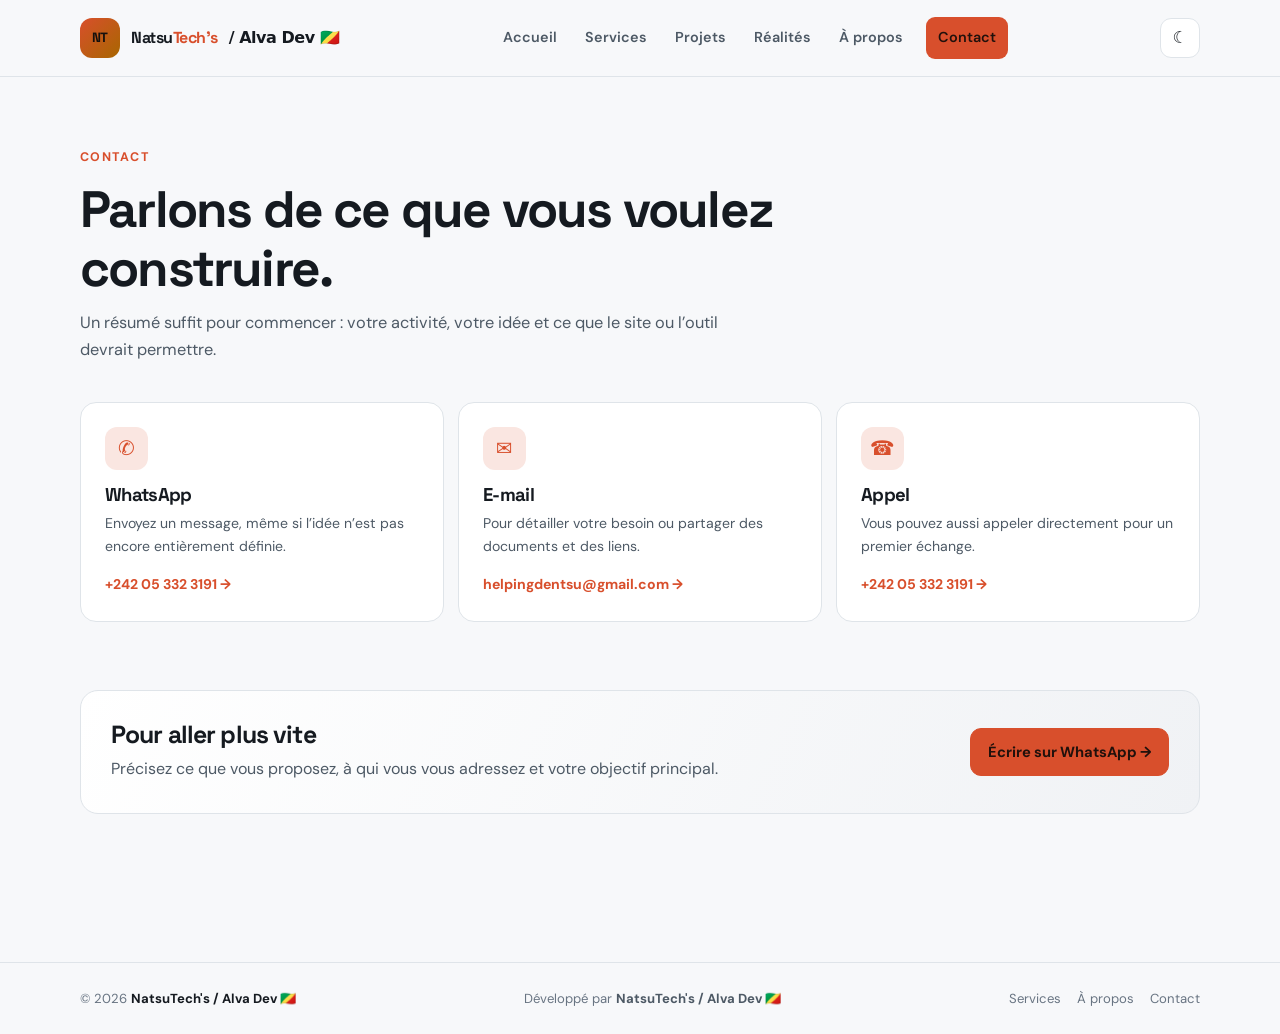
==== contact.html @ 739e1428 "Refonte du site en pages séparées et mise à jour des contacts" ====
<!doctype html>
<html lang="fr" data-theme="dark">
<head>
  <meta charset="utf-8">
  <meta name="viewport" content="width=device-width, initial-scale=1">
  <meta name="theme-color" content="#0b0d10">
  <meta name="description" content="Contactez NatsuTech's / Alva Dev par WhatsApp, e-mail ou téléphone pour parler de votre projet web.">
  <title>Contact | NatsuTech's / Alva Dev 🇨🇬</title>
  <link rel="stylesheet" href="style.css">
</head>
<body>
<a class="skip-link" href="#contenu">Aller au contenu</a>
<header class="site-header">
  <div class="container header-inner">
    <a class="brand" href="index.html" aria-label="NatsuTech's / Alva Dev — accueil">
      <span class="brand-mark">NT</span><span class="brand-name">Natsu<span>Tech's</span></span><span class="brand-flag">/ Alva Dev 🇨🇬</span>
    </a>
    <nav class="site-nav" id="primary-navigation" aria-label="Navigation principale">
      <a class="nav-link" href="index.html">Accueil</a>
      <a class="nav-link" href="services.html">Services</a>
      <a class="nav-link" href="projets.html">Projets</a>
      <a class="nav-link" href="realites.html">Réalités</a>
      <a class="nav-link" href="apropos.html">À propos</a>
      <a class="nav-link nav-link--cta" href="contact.html" aria-current="page">Contact</a>
    </nav>
    <div class="header-actions">
      <button class="theme-toggle" type="button" data-theme-toggle aria-label="Changer de thème">☀</button>
      <button class="nav-toggle" type="button" data-menu-toggle aria-label="Ouvrir le menu" aria-controls="primary-navigation" aria-expanded="false"><span></span><span></span><span></span></button>
    </div>
  </div>
</header>
<main id="contenu"><section class="page-main"><div class="container">
  <header class="page-heading"><span class="eyebrow">Contact</span><h1>Parlons de ce que vous voulez construire.</h1><p>Un résumé suffit pour commencer : votre activité, votre idée et ce que le site ou l’outil devrait permettre.</p></header>
  <div class="contact-grid">
    <a class="contact-option" href="https://wa.me/242053323191?text=Bonjour%2C%20je%20voudrais%20parler%20d%E2%80%99un%20projet%20web." target="_blank" rel="noopener noreferrer"><span class="card-icon" aria-hidden="true">✆</span><h2>WhatsApp</h2><p>Envoyez un message, même si l’idée n’est pas encore entièrement définie.</p><span class="text-link">+242 05 332 3191 →</span></a>
    <a class="contact-option" href="mailto:helpingdentsu@gmail.com?subject=Projet%20web"><span class="card-icon" aria-hidden="true">✉</span><h2>E-mail</h2><p>Pour détailler votre besoin ou partager des documents et des liens.</p><span class="text-link">helpingdentsu@gmail.com →</span></a>
    <a class="contact-option" href="tel:+242053323191"><span class="card-icon" aria-hidden="true">☎</span><h2>Appel</h2><p>Vous pouvez aussi appeler directement pour un premier échange.</p><span class="text-link">+242 05 332 3191 →</span></a>
  </div>
  <section class="section"><div class="callout"><div><h2>Pour aller plus vite</h2><p>Précisez ce que vous proposez, à qui vous vous adressez et votre objectif principal.</p></div><a class="button button--primary" href="https://wa.me/242053323191?text=Bonjour%2C%20je%20voudrais%20parler%20d%E2%80%99un%20projet%20web." target="_blank" rel="noopener noreferrer">Écrire sur WhatsApp →</a></div></section>
</div></section></main>
<footer class="site-footer">
  <div class="container footer-inner">
    <p>© <span data-year></span> <span class="footer-brand">NatsuTech's / Alva Dev 🇨🇬</span></p>
    <p class="footer-credit">Développé par <strong>NatsuTech's / Alva Dev 🇨🇬</strong></p>
    <nav class="footer-links" aria-label="Liens de pied de page"><a href="services.html">Services</a><a href="apropos.html">À propos</a><a href="contact.html">Contact</a></nav>
  </div>
</footer>
<script src="script.js" defer></script>
</body>
</html>
---- style.css ----
@import url('https://fonts.googleapis.com/css2?family=DM+Sans:wght@400;500;600;700&family=Space+Grotesk:wght@500;600;700&display=swap');
:root{color-scheme:dark;--bg:#0b0d10;--panel:#12161b;--panel-2:#171c22;--line:#252c34;--text:#f5f7fa;--muted:#aab3bd;--soft:#77818c;--accent:#ff784f;--gold:#ffc857;--green:#71d6a3;--shadow:0 22px 60px rgba(0,0,0,.28);font-family:'DM Sans',system-ui,sans-serif;font-synthesis:none;text-rendering:optimizeLegibility;-webkit-font-smoothing:antialiased}
:root[data-theme='light']{color-scheme:light;--bg:#f7f8fa;--panel:#fff;--panel-2:#f0f2f5;--line:#dfe4e9;--text:#151a20;--muted:#4d5965;--soft:#687482;--accent:#d84f2c;--gold:#a86700;--green:#17844d;--shadow:0 22px 50px rgba(23,35,47,.09)}
*,*::before,*::after{box-sizing:border-box}html{min-width:320px;scroll-behavior:auto}body{margin:0;background:var(--bg);color:var(--text);line-height:1.65}a{color:inherit;text-decoration:none}button{font:inherit;color:inherit}.container{width:min(1120px,calc(100% - 40px));margin-inline:auto}.skip-link{position:absolute;left:-999px;top:8px;z-index:20;padding:10px 14px;background:var(--text);color:var(--bg);border-radius:8px}.skip-link:focus{left:12px}.site-header{position:sticky;top:0;z-index:10;background:color-mix(in srgb,var(--bg) 92%,transparent);backdrop-filter:blur(16px);border-bottom:1px solid var(--line)}.header-inner{min-height:76px;display:flex;align-items:center;justify-content:space-between;gap:24px}.brand{display:inline-flex;align-items:center;gap:11px;font-family:'Space Grotesk',sans-serif;font-weight:700;letter-spacing:-.03em}.brand-mark{width:40px;height:40px;border-radius:12px;display:grid;place-items:center;background:linear-gradient(135deg,var(--accent),var(--gold));color:#15100d;font-size:.84rem}.brand-name{font-size:1rem}.brand-name span{color:var(--accent)}.brand-flag{font-family:system-ui,sans-serif}.site-nav{display:flex;align-items:center;gap:4px}.nav-link{padding:9px 12px;border-radius:9px;color:var(--muted);font-size:.9rem;font-weight:600;transition:color .18s,background .18s}.nav-link:hover,.nav-link[aria-current='page']{background:var(--panel-2);color:var(--text)}.nav-link--cta{margin-left:7px;background:var(--accent);color:#21110c}.nav-link--cta:hover,.nav-link--cta[aria-current='page']{background:var(--accent);color:#21110c}.header-actions{display:flex;align-items:center;gap:9px}.theme-toggle,.nav-toggle{width:40px;height:40px;border:1px solid var(--line);border-radius:11px;background:var(--panel);display:grid;place-items:center;cursor:pointer}.theme-toggle:hover,.nav-toggle:hover{border-color:var(--accent)}.theme-toggle{font-size:1.05rem}.nav-toggle{display:none;gap:4px}.nav-toggle span{display:block;width:17px;height:2px;background:currentColor;border-radius:2px}.hero{padding:80px 0 70px;position:relative;overflow:hidden}.hero::before{content:'';position:absolute;width:540px;height:540px;right:-190px;top:-250px;background:radial-gradient(circle,rgba(255,120,79,.16),transparent 68%);pointer-events:none}.hero-grid{display:grid;grid-template-columns:1.14fr .86fr;align-items:center;gap:65px;position:relative}.eyebrow{display:inline-flex;align-items:center;gap:9px;color:var(--accent);font-size:.78rem;letter-spacing:.12em;text-transform:uppercase;font-weight:700}.eyebrow-dot{width:8px;height:8px;border-radius:50%;background:var(--green);box-shadow:0 0 0 4px color-mix(in srgb,var(--green) 15%,transparent)}h1,h2,h3,p{margin-top:0}h1,h2,h3{font-family:'Space Grotesk',sans-serif;line-height:1.14;letter-spacing:-.035em}h1{max-width:750px;margin:18px 0 20px;font-size:clamp(2.55rem,6vw,4.65rem)}h1 em{font-style:normal;color:var(--accent)}.lead{max-width:650px;color:var(--muted);font-size:1.1rem;line-height:1.75}.button-row{display:flex;flex-wrap:wrap;gap:11px;margin-top:28px}.button{display:inline-flex;align-items:center;justify-content:center;gap:9px;min-height:47px;padding:11px 17px;border:1px solid var(--line);border-radius:11px;background:var(--panel);font-size:.92rem;font-weight:700;transition:transform .18s,border-color .18s,background .18s}.button:hover{transform:translateY(-2px);border-color:var(--accent)}.button--primary{background:var(--accent);border-color:var(--accent);color:#21110c}.button--primary:hover{background:#ff906d;border-color:#ff906d}.button--plain{background:transparent}.hero-card{padding:26px;border:1px solid var(--line);border-radius:20px;background:linear-gradient(145deg,var(--panel),var(--panel-2));box-shadow:var(--shadow)}.card-top{display:flex;align-items:center;justify-content:space-between;gap:12px;padding-bottom:18px;border-bottom:1px solid var(--line)}.card-kicker,.small-label{font-size:.72rem;color:var(--soft);letter-spacing:.12em;text-transform:uppercase;font-weight:700}.status-pill,.concept-pill{display:inline-flex;align-items:center;gap:7px;border:1px solid var(--line);border-radius:999px;padding:6px 10px;color:var(--muted);font-size:.75rem;font-weight:700}.status-pill::before{content:'';width:7px;height:7px;border-radius:50%;background:var(--green)}.hero-card h2{margin:22px 0 10px;font-size:1.45rem}.hero-card p{color:var(--muted);font-size:.92rem}.check-list{margin:20px 0 0;padding:0;list-style:none;display:grid;gap:12px}.check-list li{display:flex;gap:10px;align-items:flex-start;color:var(--muted);font-size:.9rem}.check-list li::before{content:'✓';color:var(--green);font-weight:800}.section{padding:68px 0}.section--border{border-top:1px solid var(--line)}.section-heading{max-width:700px;margin-bottom:30px}.section-heading h2,.page-heading h1{font-size:clamp(2rem,4vw,3.25rem);margin:12px 0}.section-heading p,.page-heading p{color:var(--muted);font-size:1.02rem;max-width:680px}.cards{display:grid;grid-template-columns:repeat(3,minmax(0,1fr));gap:16px}.card{padding:24px;border:1px solid var(--line);border-radius:16px;background:var(--panel);transition:transform .2s,border-color .2s,background .2s}.card:hover{transform:translateY(-3px);border-color:var(--accent)}.card-icon{width:43px;height:43px;border-radius:12px;display:grid;place-items:center;background:color-mix(in srgb,var(--accent) 14%,var(--panel));color:var(--accent);font-size:1.25rem;margin-bottom:18px}.card h3{font-size:1.16rem;margin-bottom:9px}.card p{color:var(--muted);font-size:.92rem;margin-bottom:14px}.text-link{display:inline-flex;gap:8px;align-items:center;color:var(--accent);font-weight:700;font-size:.88rem}.text-link:hover{text-decoration:underline;text-underline-offset:4px}.process{display:grid;grid-template-columns:repeat(4,minmax(0,1fr));gap:14px}.step{padding:20px 18px;border-top:2px solid var(--accent);background:var(--panel);border-radius:0 0 13px 13px}.step-number{display:block;margin-bottom:12px;color:var(--accent);font-family:'Space Grotesk',sans-serif;font-size:.8rem;font-weight:700}.step h3{font-size:1.02rem;margin-bottom:7px}.step p{color:var(--muted);font-size:.86rem;margin:0}.callout{display:flex;align-items:center;justify-content:space-between;gap:24px;padding:30px;border:1px solid var(--line);border-radius:18px;background:linear-gradient(115deg,var(--panel),var(--panel-2))}.callout h2{font-size:1.55rem;margin:0 0 7px}.callout p{color:var(--muted);margin:0}.page-main{padding:66px 0 80px}.page-heading{margin-bottom:38px}.page-heading h1{max-width:800px}.page-heading p{margin-bottom:0}.feature-grid{display:grid;grid-template-columns:repeat(2,minmax(0,1fr));gap:16px}.feature-card{padding:25px;border:1px solid var(--line);border-radius:16px;background:var(--panel)}.feature-card h2,.feature-card h3{font-size:1.18rem;margin:13px 0 9px}.feature-card p{color:var(--muted);margin:0}.tag-row{display:flex;flex-wrap:wrap;gap:7px;margin-top:16px}.tag{padding:5px 9px;border:1px solid var(--line);border-radius:7px;color:var(--soft);font-size:.74rem;font-weight:600}.notice{padding:15px 17px;margin:0 0 22px;border-left:3px solid var(--gold);border-radius:0 10px 10px 0;background:color-mix(in srgb,var(--gold) 10%,var(--panel));color:var(--muted);font-size:.9rem}.project-card{display:flex;flex-direction:column;min-height:250px}.project-card .project-foot{display:flex;align-items:center;justify-content:space-between;gap:10px;margin-top:auto;padding-top:18px}.concept-pill{color:var(--gold);border-color:color-mix(in srgb,var(--gold) 30%,var(--line))}.reality-list{display:grid;gap:13px}.reality-item{display:grid;grid-template-columns:58px 1fr;gap:18px;padding:22px;border:1px solid var(--line);border-radius:15px;background:var(--panel)}.reality-num{font-family:'Space Grotesk',sans-serif;font-size:1.5rem;font-weight:700;color:var(--accent)}.reality-item h2{font-size:1.1rem;margin:2px 0 7px}.reality-item p{color:var(--muted);margin:0}.split{display:grid;grid-template-columns:1.15fr .85fr;gap:38px;align-items:start}.prose p{color:var(--muted)}.prose p strong{color:var(--text)}.info-stack{display:grid;gap:11px}.info-box{padding:18px;border:1px solid var(--line);border-radius:13px;background:var(--panel)}.info-box span{display:block;color:var(--soft);font-size:.73rem;text-transform:uppercase;letter-spacing:.1em;font-weight:700;margin-bottom:5px}.info-box strong{font-size:.94rem}.contact-grid{display:grid;grid-template-columns:repeat(3,minmax(0,1fr));gap:14px}.contact-option{padding:24px;border:1px solid var(--line);border-radius:16px;background:var(--panel);transition:transform .2s,border-color .2s}.contact-option:hover{transform:translateY(-3px);border-color:var(--accent)}.contact-option .card-icon{margin-bottom:14px}.contact-option h2{font-size:1.16rem;margin:0 0 7px}.contact-option p{color:var(--muted);font-size:.88rem;margin:0 0 12px}.site-footer{border-top:1px solid var(--line);padding:25px 0;color:var(--soft);font-size:.82rem}.footer-inner{display:flex;justify-content:space-between;align-items:center;gap:14px;flex-wrap:wrap}.footer-brand{color:var(--text);font-weight:700}.footer-inner p{margin:0}.footer-links{display:flex;gap:16px;flex-wrap:wrap}.footer-links a:hover{color:var(--text)}.footer-credit strong{color:var(--muted)}:focus-visible{outline:3px solid var(--gold);outline-offset:3px}
@media(max-width:900px){.header-inner{gap:12px}.site-nav{gap:0}.nav-link{padding:8px 9px;font-size:.84rem}.hero-grid{gap:32px}.cards{grid-template-columns:repeat(2,minmax(0,1fr))}.contact-grid{grid-template-columns:repeat(2,minmax(0,1fr))}}
@media(max-width:720px){.container{width:min(100% - 30px,560px)}.header-inner{min-height:68px}.brand-mark{width:36px;height:36px}.nav-toggle{display:grid}.header-actions{margin-left:auto}.site-nav{position:absolute;top:calc(100% + 1px);left:0;right:0;display:none;align-items:stretch;flex-direction:column;padding:10px 15px 15px;background:var(--bg);border-bottom:1px solid var(--line)}.site-nav.is-open{display:flex}.nav-link{padding:12px 13px;font-size:.94rem}.nav-link--cta{margin:5px 0 0;text-align:center}.hero{padding:57px 0 48px}.hero-grid,.split{grid-template-columns:1fr;gap:30px}h1{font-size:clamp(2.45rem,11vw,3.8rem)}.lead{font-size:1rem}.hero-card{padding:22px}.section{padding:52px 0}.page-main{padding:48px 0 60px}.page-heading{margin-bottom:28px}.cards,.feature-grid,.contact-grid{grid-template-columns:1fr}.process{grid-template-columns:repeat(2,minmax(0,1fr))}.callout{align-items:flex-start;flex-direction:column;padding:23px}.reality-item{grid-template-columns:39px 1fr;gap:12px;padding:18px}}
@media(max-width:420px){.brand-name{font-size:.9rem}.brand{gap:8px}.brand-flag{display:none}.button-row .button{width:100%}.process{grid-template-columns:1fr}.footer-inner{align-items:flex-start;flex-direction:column}}
@media(prefers-reduced-motion:reduce){*,*::before,*::after{scroll-behavior:auto!important;transition:none!important;animation:none!important}}
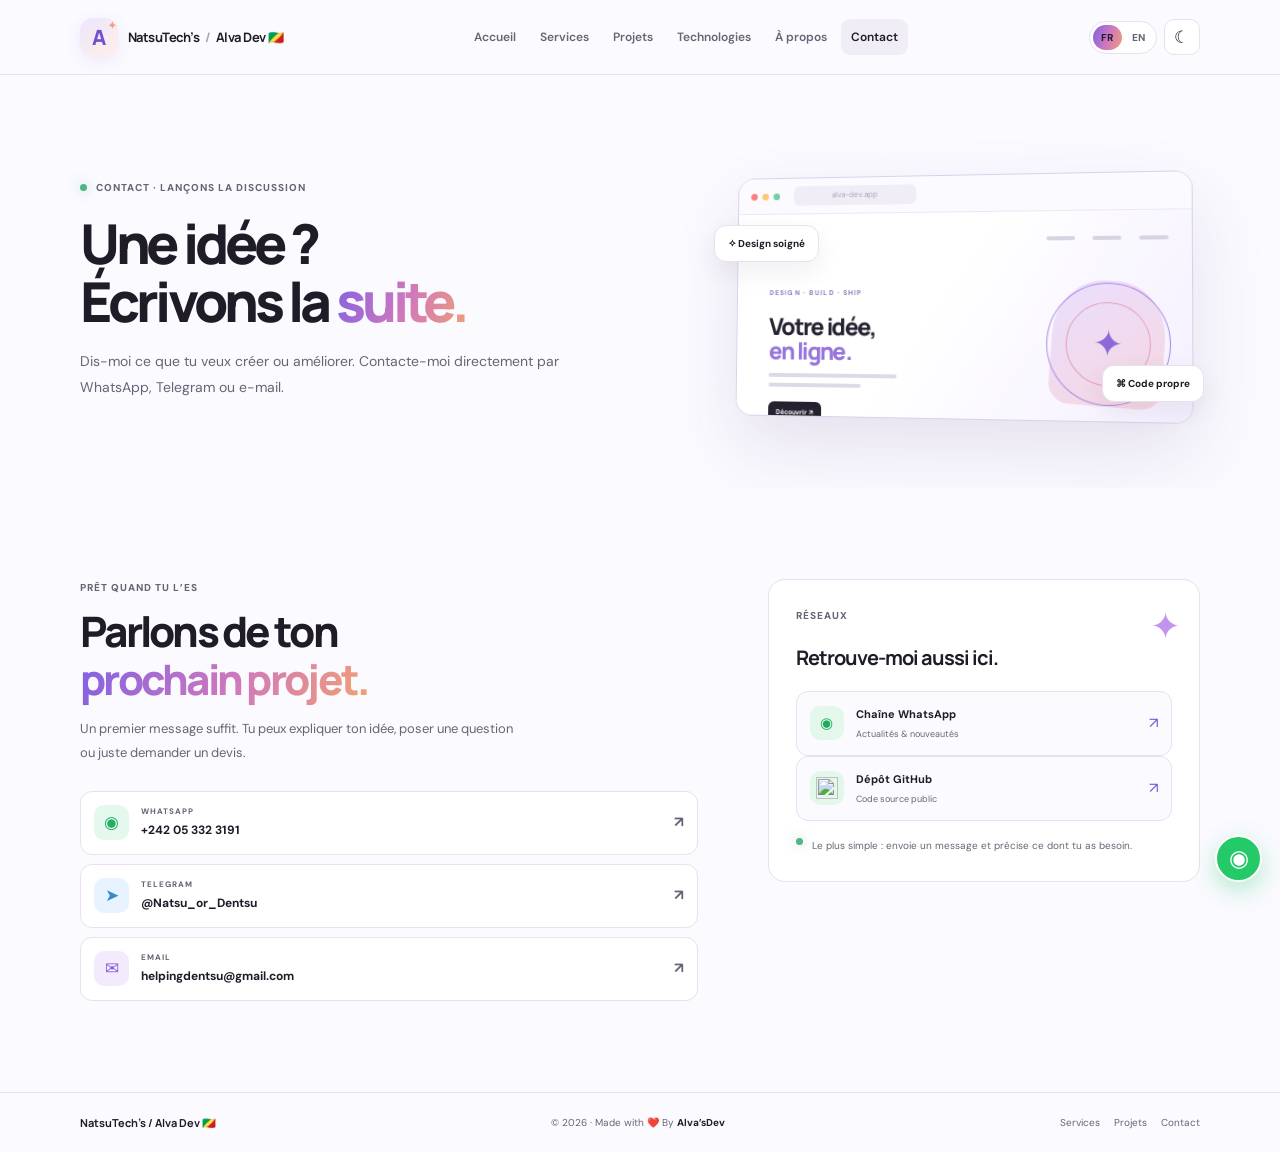
==== commit 9e876000: "Build multi-page bilingual developer portfolio" ====
--- a/contact.html
+++ b/contact.html
@@ -1,50 +1 @@
-<!doctype html>
-<html lang="fr" data-theme="dark">
-<head>
-  <meta charset="utf-8">
-  <meta name="viewport" content="width=device-width, initial-scale=1">
-  <meta name="theme-color" content="#0b0d10">
-  <meta name="description" content="Contactez NatsuTech's / Alva Dev par WhatsApp, e-mail ou téléphone pour parler de votre projet web.">
-  <title>Contact | NatsuTech's / Alva Dev 🇨🇬</title>
-  <link rel="stylesheet" href="style.css">
-</head>
-<body>
-<a class="skip-link" href="#contenu">Aller au contenu</a>
-<header class="site-header">
-  <div class="container header-inner">
-    <a class="brand" href="index.html" aria-label="NatsuTech's / Alva Dev — accueil">
-      <span class="brand-mark">NT</span><span class="brand-name">Natsu<span>Tech's</span></span><span class="brand-flag">/ Alva Dev 🇨🇬</span>
-    </a>
-    <nav class="site-nav" id="primary-navigation" aria-label="Navigation principale">
-      <a class="nav-link" href="index.html">Accueil</a>
-      <a class="nav-link" href="services.html">Services</a>
-      <a class="nav-link" href="projets.html">Projets</a>
-      <a class="nav-link" href="realites.html">Réalités</a>
-      <a class="nav-link" href="apropos.html">À propos</a>
-      <a class="nav-link nav-link--cta" href="contact.html" aria-current="page">Contact</a>
-    </nav>
-    <div class="header-actions">
-      <button class="theme-toggle" type="button" data-theme-toggle aria-label="Changer de thème">☀</button>
-      <button class="nav-toggle" type="button" data-menu-toggle aria-label="Ouvrir le menu" aria-controls="primary-navigation" aria-expanded="false"><span></span><span></span><span></span></button>
-    </div>
-  </div>
-</header>
-<main id="contenu"><section class="page-main"><div class="container">
-  <header class="page-heading"><span class="eyebrow">Contact</span><h1>Parlons de ce que vous voulez construire.</h1><p>Un résumé suffit pour commencer : votre activité, votre idée et ce que le site ou l’outil devrait permettre.</p></header>
-  <div class="contact-grid">
-    <a class="contact-option" href="https://wa.me/242053323191?text=Bonjour%2C%20je%20voudrais%20parler%20d%E2%80%99un%20projet%20web." target="_blank" rel="noopener noreferrer"><span class="card-icon" aria-hidden="true">✆</span><h2>WhatsApp</h2><p>Envoyez un message, même si l’idée n’est pas encore entièrement définie.</p><span class="text-link">+242 05 332 3191 →</span></a>
-    <a class="contact-option" href="mailto:helpingdentsu@gmail.com?subject=Projet%20web"><span class="card-icon" aria-hidden="true">✉</span><h2>E-mail</h2><p>Pour détailler votre besoin ou partager des documents et des liens.</p><span class="text-link">helpingdentsu@gmail.com →</span></a>
-    <a class="contact-option" href="tel:+242053323191"><span class="card-icon" aria-hidden="true">☎</span><h2>Appel</h2><p>Vous pouvez aussi appeler directement pour un premier échange.</p><span class="text-link">+242 05 332 3191 →</span></a>
-  </div>
-  <section class="section"><div class="callout"><div><h2>Pour aller plus vite</h2><p>Précisez ce que vous proposez, à qui vous vous adressez et votre objectif principal.</p></div><a class="button button--primary" href="https://wa.me/242053323191?text=Bonjour%2C%20je%20voudrais%20parler%20d%E2%80%99un%20projet%20web." target="_blank" rel="noopener noreferrer">Écrire sur WhatsApp →</a></div></section>
-</div></section></main>
-<footer class="site-footer">
-  <div class="container footer-inner">
-    <p>© <span data-year></span> <span class="footer-brand">NatsuTech's / Alva Dev 🇨🇬</span></p>
-    <p class="footer-credit">Développé par <strong>NatsuTech's / Alva Dev 🇨🇬</strong></p>
-    <nav class="footer-links" aria-label="Liens de pied de page"><a href="services.html">Services</a><a href="apropos.html">À propos</a><a href="contact.html">Contact</a></nav>
-  </div>
-</footer>
-<script src="script.js" defer></script>
-</body>
-</html>+<!doctype html><html lang="fr" data-theme="light"><head><meta charset="utf-8"><meta name="viewport" content="width=device-width,initial-scale=1"><meta name="theme-color" content="#fbfaff"><meta name="description" data-desc-fr="Contactez NatsuTech's / Alva Dev par WhatsApp, Telegram ou e-mail." data-desc-en="Contact NatsuTech's / Alva Dev by WhatsApp, Telegram or email." content="Contactez NatsuTech's / Alva Dev par WhatsApp, Telegram ou e-mail."><title data-fr="Contact — NatsuTech's / Alva Dev" data-en="Contact — NatsuTech's / Alva Dev">Contact — NatsuTech's / Alva Dev</title><link rel="preconnect" href="https://fonts.googleapis.com"><link rel="preconnect" href="https://fonts.gstatic.com" crossorigin><link href="https://fonts.googleapis.com/css2?family=DM+Sans:wght@400;500;600;700&family=Manrope:wght@500;600;700;800&display=swap" rel="stylesheet"><link rel="stylesheet" href="style.css"><script src="script.js" defer></script></head><body><a class="skip" href="#contenu">Aller au contenu</a><header class="header"><div class="wrap head-inner"><a class="brand" href="index.html"><span class="brand-icon">A<span>✦</span></span><span class="brand-title">NatsuTech’s <i>/</i> Alva Dev <b>🇨🇬</b></span></a><nav class="nav" id="nav"><a href="index.html" ><span data-fr="Accueil" data-en="Home">Accueil</span></a><a href="services.html" ><span data-fr="Services" data-en="Services">Services</span></a><a href="projets.html" ><span data-fr="Projets" data-en="Projects">Projets</span></a><a href="technologies.html" ><span data-fr="Technologies" data-en="Stack">Technologies</span></a><a href="a-propos.html" ><span data-fr="À propos" data-en="About">À propos</span></a><a href="contact.html" class="active"><span data-fr="Contact" data-en="Contact">Contact</span></a></nav><div class="head-tools"><div class="lang" aria-label="Choix de la langue"><button data-set-lang="fr" class="selected" aria-pressed="true">FR</button><button data-set-lang="en" aria-pressed="false">EN</button></div><button class="theme" type="button" aria-label="Activer le thème sombre" data-aria-fr="Activer le thème sombre" data-aria-en="Enable dark mode">☾</button><button class="burger" type="button" aria-expanded="false" aria-label="Ouvrir le menu" data-aria-fr="Ouvrir le menu" data-aria-en="Open menu"><span></span><span></span><span></span></button></div></div></header><main id="contenu"><section class="page-hero"><div class="wrap page-hero-grid"><div class="page-copy reveal"><div class="eyebrow"><i></i><span data-fr="Contact · lançons la discussion" data-en="Contact · let’s get started">Contact · lançons la discussion</span></div><h1><span data-fr="Une idée ?&lt;br&gt;Écrivons la &lt;em&gt;suite.&lt;/em&gt;" data-en="Have an idea?&lt;br&gt;Let’s write the &lt;em&gt;next step.&lt;/em&gt;">Une idée ?<br>Écrivons la <em>suite.</em></span></h1><p class="lead"><span data-fr="Dis-moi ce que tu veux créer ou améliorer. Contacte-moi directement par WhatsApp, Telegram ou e-mail." data-en="Tell me what you want to build or improve. Reach me directly on WhatsApp, Telegram or email.">Dis-moi ce que tu veux créer ou améliorer. Contacte-moi directement par WhatsApp, Telegram ou e-mail.</span></p></div><div class="hero-art reveal"><div class="browser"><div class="browser-top"><i></i><i></i><i></i><span>alva-dev.app</span></div><div class="browser-body"><div class="browser-nav"><b>AD<span>.</span></b><i></i><i></i><i></i></div><div class="browser-copy"><small>DESIGN · BUILD · SHIP</small><strong>Votre idée,<br><em>en ligne.</em></strong><span class="browser-lines"><i></i><i></i></span><b class="mini-button">Découvrir ↗</b></div><div class="browser-shape"><span>✦</span></div></div></div><div class="float-chip chip-one">✧ Design soigné</div><div class="float-chip chip-two">⌘ Code propre</div></div></div></section><section class="section"><div class="wrap contact-layout"><div class="contact-copy reveal"><div class="eyebrow"><span data-fr="Prêt quand tu l’es" data-en="Whenever you’re ready">Prêt quand tu l’es</span></div><h2><span data-fr="Parlons de ton&lt;br&gt;&lt;em&gt;prochain projet.&lt;/em&gt;" data-en="Let’s talk about your&lt;br&gt;&lt;em&gt;next project.&lt;/em&gt;">Parlons de ton<br><em>prochain projet.</em></span></h2><p><span data-fr="Un premier message suffit. Tu peux expliquer ton idée, poser une question ou juste demander un devis." data-en="A first message is enough. Share an idea, ask a question or request a quote.">Un premier message suffit. Tu peux expliquer ton idée, poser une question ou juste demander un devis.</span></p><div class="contact-card-list"><a class="contact-card" href="https://wa.me/242053323191?text=Bonjour%2C%20je%20voudrais%20parler%20d%E2%80%99un%20projet%20web." target="_blank" rel="noopener noreferrer"><span class="contact-icon wa">◉</span><span><small>WHATSAPP</small><b>+242 05 332 3191</b></span><strong>↗</strong></a><a class="contact-card" href="https://t.me/Natsu_or_Dentsu" target="_blank" rel="noopener noreferrer"><span class="contact-icon tg">➤</span><span><small>TELEGRAM</small><b>@Natsu_or_Dentsu</b></span><strong>↗</strong></a><a class="contact-card" href="mailto:helpingdentsu@gmail.com"><span class="contact-icon mail">✉</span><span><small>EMAIL</small><b>helpingdentsu@gmail.com</b></span><strong>↗</strong></a></div></div><div class="contact-side reveal"><div class="side-spark">✦</div><div class="eyebrow"><span data-fr="Réseaux" data-en="Socials">Réseaux</span></div><h3><span data-fr="Retrouve-moi aussi ici." data-en="Find me here too.">Retrouve-moi aussi ici.</span></h3><a href="https://whatsapp.com/channel/0029VbC1s7fFnSz1YhZYc01h" target="_blank" rel="noopener noreferrer" class="channel-link"><span class="channel-icon">◉</span><span><b><span data-fr="Chaîne WhatsApp" data-en="WhatsApp channel">Chaîne WhatsApp</span></b><small><span data-fr="Actualités &amp; nouveautés" data-en="Updates &amp; news">Actualités & nouveautés</span></small></span><span>↗</span></a><a class="channel-link" href="https://github.com/Alva-sDev242/io-dentsu-pro-help.id" target="_blank" rel="noopener noreferrer"><span class="channel-icon"><img loading="lazy" src="https://cdn.jsdelivr.net/gh/devicons/devicon@latest/icons/github/github-original.svg" alt="" width="22" height="22" title="GitHub"></span><span><b>Dépôt GitHub</b><small>Code source public</small></span><span>↗</span></a><div class="response-note"><span class="online-dot"></span><p><span data-fr="Le plus simple : envoie un message et précise ce dont tu as besoin." data-en="Easiest way to reach me: send a message and describe what you need.">Le plus simple : envoie un message et précise ce dont tu as besoin.</span></p></div></div></div></section></main><footer class="footer"><div class="wrap foot-inner"><a class="foot-brand" href="index.html">NatsuTech’s / Alva Dev 🇨🇬</a><span>© <span class="year"></span> · Made with ❤️ By <strong>Alva’sDev</strong></span><div class="foot-links"><a href="services.html"><span data-fr="Services" data-en="Services">Services</span></a><a href="projets.html"><span data-fr="Projets" data-en="Projects">Projets</span></a><a href="contact.html"><span data-fr="Contact" data-en="Contact">Contact</span></a></div></div></footer><a class="whatsapp" href="https://wa.me/242053323191" target="_blank" rel="noopener noreferrer" aria-label="WhatsApp">◉</a></body></html>
--- a/style.css
+++ b/style.css
@@ -1,8 +1 @@
-@import url('https://fonts.googleapis.com/css2?family=DM+Sans:wght@400;500;600;700&family=Space+Grotesk:wght@500;600;700&display=swap');
-:root{color-scheme:dark;--bg:#0b0d10;--panel:#12161b;--panel-2:#171c22;--line:#252c34;--text:#f5f7fa;--muted:#aab3bd;--soft:#77818c;--accent:#ff784f;--gold:#ffc857;--green:#71d6a3;--shadow:0 22px 60px rgba(0,0,0,.28);font-family:'DM Sans',system-ui,sans-serif;font-synthesis:none;text-rendering:optimizeLegibility;-webkit-font-smoothing:antialiased}
-:root[data-theme='light']{color-scheme:light;--bg:#f7f8fa;--panel:#fff;--panel-2:#f0f2f5;--line:#dfe4e9;--text:#151a20;--muted:#4d5965;--soft:#687482;--accent:#d84f2c;--gold:#a86700;--green:#17844d;--shadow:0 22px 50px rgba(23,35,47,.09)}
-*,*::before,*::after{box-sizing:border-box}html{min-width:320px;scroll-behavior:auto}body{margin:0;background:var(--bg);color:var(--text);line-height:1.65}a{color:inherit;text-decoration:none}button{font:inherit;color:inherit}.container{width:min(1120px,calc(100% - 40px));margin-inline:auto}.skip-link{position:absolute;left:-999px;top:8px;z-index:20;padding:10px 14px;background:var(--text);color:var(--bg);border-radius:8px}.skip-link:focus{left:12px}.site-header{position:sticky;top:0;z-index:10;background:color-mix(in srgb,var(--bg) 92%,transparent);backdrop-filter:blur(16px);border-bottom:1px solid var(--line)}.header-inner{min-height:76px;display:flex;align-items:center;justify-content:space-between;gap:24px}.brand{display:inline-flex;align-items:center;gap:11px;font-family:'Space Grotesk',sans-serif;font-weight:700;letter-spacing:-.03em}.brand-mark{width:40px;height:40px;border-radius:12px;display:grid;place-items:center;background:linear-gradient(135deg,var(--accent),var(--gold));color:#15100d;font-size:.84rem}.brand-name{font-size:1rem}.brand-name span{color:var(--accent)}.brand-flag{font-family:system-ui,sans-serif}.site-nav{display:flex;align-items:center;gap:4px}.nav-link{padding:9px 12px;border-radius:9px;color:var(--muted);font-size:.9rem;font-weight:600;transition:color .18s,background .18s}.nav-link:hover,.nav-link[aria-current='page']{background:var(--panel-2);color:var(--text)}.nav-link--cta{margin-left:7px;background:var(--accent);color:#21110c}.nav-link--cta:hover,.nav-link--cta[aria-current='page']{background:var(--accent);color:#21110c}.header-actions{display:flex;align-items:center;gap:9px}.theme-toggle,.nav-toggle{width:40px;height:40px;border:1px solid var(--line);border-radius:11px;background:var(--panel);display:grid;place-items:center;cursor:pointer}.theme-toggle:hover,.nav-toggle:hover{border-color:var(--accent)}.theme-toggle{font-size:1.05rem}.nav-toggle{display:none;gap:4px}.nav-toggle span{display:block;width:17px;height:2px;background:currentColor;border-radius:2px}.hero{padding:80px 0 70px;position:relative;overflow:hidden}.hero::before{content:'';position:absolute;width:540px;height:540px;right:-190px;top:-250px;background:radial-gradient(circle,rgba(255,120,79,.16),transparent 68%);pointer-events:none}.hero-grid{display:grid;grid-template-columns:1.14fr .86fr;align-items:center;gap:65px;position:relative}.eyebrow{display:inline-flex;align-items:center;gap:9px;color:var(--accent);font-size:.78rem;letter-spacing:.12em;text-transform:uppercase;font-weight:700}.eyebrow-dot{width:8px;height:8px;border-radius:50%;background:var(--green);box-shadow:0 0 0 4px color-mix(in srgb,var(--green) 15%,transparent)}h1,h2,h3,p{margin-top:0}h1,h2,h3{font-family:'Space Grotesk',sans-serif;line-height:1.14;letter-spacing:-.035em}h1{max-width:750px;margin:18px 0 20px;font-size:clamp(2.55rem,6vw,4.65rem)}h1 em{font-style:normal;color:var(--accent)}.lead{max-width:650px;color:var(--muted);font-size:1.1rem;line-height:1.75}.button-row{display:flex;flex-wrap:wrap;gap:11px;margin-top:28px}.button{display:inline-flex;align-items:center;justify-content:center;gap:9px;min-height:47px;padding:11px 17px;border:1px solid var(--line);border-radius:11px;background:var(--panel);font-size:.92rem;font-weight:700;transition:transform .18s,border-color .18s,background .18s}.button:hover{transform:translateY(-2px);border-color:var(--accent)}.button--primary{background:var(--accent);border-color:var(--accent);color:#21110c}.button--primary:hover{background:#ff906d;border-color:#ff906d}.button--plain{background:transparent}.hero-card{padding:26px;border:1px solid var(--line);border-radius:20px;background:linear-gradient(145deg,var(--panel),var(--panel-2));box-shadow:var(--shadow)}.card-top{display:flex;align-items:center;justify-content:space-between;gap:12px;padding-bottom:18px;border-bottom:1px solid var(--line)}.card-kicker,.small-label{font-size:.72rem;color:var(--soft);letter-spacing:.12em;text-transform:uppercase;font-weight:700}.status-pill,.concept-pill{display:inline-flex;align-items:center;gap:7px;border:1px solid var(--line);border-radius:999px;padding:6px 10px;color:var(--muted);font-size:.75rem;font-weight:700}.status-pill::before{content:'';width:7px;height:7px;border-radius:50%;background:var(--green)}.hero-card h2{margin:22px 0 10px;font-size:1.45rem}.hero-card p{color:var(--muted);font-size:.92rem}.check-list{margin:20px 0 0;padding:0;list-style:none;display:grid;gap:12px}.check-list li{display:flex;gap:10px;align-items:flex-start;color:var(--muted);font-size:.9rem}.check-list li::before{content:'✓';color:var(--green);font-weight:800}.section{padding:68px 0}.section--border{border-top:1px solid var(--line)}.section-heading{max-width:700px;margin-bottom:30px}.section-heading h2,.page-heading h1{font-size:clamp(2rem,4vw,3.25rem);margin:12px 0}.section-heading p,.page-heading p{color:var(--muted);font-size:1.02rem;max-width:680px}.cards{display:grid;grid-template-columns:repeat(3,minmax(0,1fr));gap:16px}.card{padding:24px;border:1px solid var(--line);border-radius:16px;background:var(--panel);transition:transform .2s,border-color .2s,background .2s}.card:hover{transform:translateY(-3px);border-color:var(--accent)}.card-icon{width:43px;height:43px;border-radius:12px;display:grid;place-items:center;background:color-mix(in srgb,var(--accent) 14%,var(--panel));color:var(--accent);font-size:1.25rem;margin-bottom:18px}.card h3{font-size:1.16rem;margin-bottom:9px}.card p{color:var(--muted);font-size:.92rem;margin-bottom:14px}.text-link{display:inline-flex;gap:8px;align-items:center;color:var(--accent);font-weight:700;font-size:.88rem}.text-link:hover{text-decoration:underline;text-underline-offset:4px}.process{display:grid;grid-template-columns:repeat(4,minmax(0,1fr));gap:14px}.step{padding:20px 18px;border-top:2px solid var(--accent);background:var(--panel);border-radius:0 0 13px 13px}.step-number{display:block;margin-bottom:12px;color:var(--accent);font-family:'Space Grotesk',sans-serif;font-size:.8rem;font-weight:700}.step h3{font-size:1.02rem;margin-bottom:7px}.step p{color:var(--muted);font-size:.86rem;margin:0}.callout{display:flex;align-items:center;justify-content:space-between;gap:24px;padding:30px;border:1px solid var(--line);border-radius:18px;background:linear-gradient(115deg,var(--panel),var(--panel-2))}.callout h2{font-size:1.55rem;margin:0 0 7px}.callout p{color:var(--muted);margin:0}.page-main{padding:66px 0 80px}.page-heading{margin-bottom:38px}.page-heading h1{max-width:800px}.page-heading p{margin-bottom:0}.feature-grid{display:grid;grid-template-columns:repeat(2,minmax(0,1fr));gap:16px}.feature-card{padding:25px;border:1px solid var(--line);border-radius:16px;background:var(--panel)}.feature-card h2,.feature-card h3{font-size:1.18rem;margin:13px 0 9px}.feature-card p{color:var(--muted);margin:0}.tag-row{display:flex;flex-wrap:wrap;gap:7px;margin-top:16px}.tag{padding:5px 9px;border:1px solid var(--line);border-radius:7px;color:var(--soft);font-size:.74rem;font-weight:600}.notice{padding:15px 17px;margin:0 0 22px;border-left:3px solid var(--gold);border-radius:0 10px 10px 0;background:color-mix(in srgb,var(--gold) 10%,var(--panel));color:var(--muted);font-size:.9rem}.project-card{display:flex;flex-direction:column;min-height:250px}.project-card .project-foot{display:flex;align-items:center;justify-content:space-between;gap:10px;margin-top:auto;padding-top:18px}.concept-pill{color:var(--gold);border-color:color-mix(in srgb,var(--gold) 30%,var(--line))}.reality-list{display:grid;gap:13px}.reality-item{display:grid;grid-template-columns:58px 1fr;gap:18px;padding:22px;border:1px solid var(--line);border-radius:15px;background:var(--panel)}.reality-num{font-family:'Space Grotesk',sans-serif;font-size:1.5rem;font-weight:700;color:var(--accent)}.reality-item h2{font-size:1.1rem;margin:2px 0 7px}.reality-item p{color:var(--muted);margin:0}.split{display:grid;grid-template-columns:1.15fr .85fr;gap:38px;align-items:start}.prose p{color:var(--muted)}.prose p strong{color:var(--text)}.info-stack{display:grid;gap:11px}.info-box{padding:18px;border:1px solid var(--line);border-radius:13px;background:var(--panel)}.info-box span{display:block;color:var(--soft);font-size:.73rem;text-transform:uppercase;letter-spacing:.1em;font-weight:700;margin-bottom:5px}.info-box strong{font-size:.94rem}.contact-grid{display:grid;grid-template-columns:repeat(3,minmax(0,1fr));gap:14px}.contact-option{padding:24px;border:1px solid var(--line);border-radius:16px;background:var(--panel);transition:transform .2s,border-color .2s}.contact-option:hover{transform:translateY(-3px);border-color:var(--accent)}.contact-option .card-icon{margin-bottom:14px}.contact-option h2{font-size:1.16rem;margin:0 0 7px}.contact-option p{color:var(--muted);font-size:.88rem;margin:0 0 12px}.site-footer{border-top:1px solid var(--line);padding:25px 0;color:var(--soft);font-size:.82rem}.footer-inner{display:flex;justify-content:space-between;align-items:center;gap:14px;flex-wrap:wrap}.footer-brand{color:var(--text);font-weight:700}.footer-inner p{margin:0}.footer-links{display:flex;gap:16px;flex-wrap:wrap}.footer-links a:hover{color:var(--text)}.footer-credit strong{color:var(--muted)}:focus-visible{outline:3px solid var(--gold);outline-offset:3px}
-@media(max-width:900px){.header-inner{gap:12px}.site-nav{gap:0}.nav-link{padding:8px 9px;font-size:.84rem}.hero-grid{gap:32px}.cards{grid-template-columns:repeat(2,minmax(0,1fr))}.contact-grid{grid-template-columns:repeat(2,minmax(0,1fr))}}
-@media(max-width:720px){.container{width:min(100% - 30px,560px)}.header-inner{min-height:68px}.brand-mark{width:36px;height:36px}.nav-toggle{display:grid}.header-actions{margin-left:auto}.site-nav{position:absolute;top:calc(100% + 1px);left:0;right:0;display:none;align-items:stretch;flex-direction:column;padding:10px 15px 15px;background:var(--bg);border-bottom:1px solid var(--line)}.site-nav.is-open{display:flex}.nav-link{padding:12px 13px;font-size:.94rem}.nav-link--cta{margin:5px 0 0;text-align:center}.hero{padding:57px 0 48px}.hero-grid,.split{grid-template-columns:1fr;gap:30px}h1{font-size:clamp(2.45rem,11vw,3.8rem)}.lead{font-size:1rem}.hero-card{padding:22px}.section{padding:52px 0}.page-main{padding:48px 0 60px}.page-heading{margin-bottom:28px}.cards,.feature-grid,.contact-grid{grid-template-columns:1fr}.process{grid-template-columns:repeat(2,minmax(0,1fr))}.callout{align-items:flex-start;flex-direction:column;padding:23px}.reality-item{grid-template-columns:39px 1fr;gap:12px;padding:18px}}
-@media(max-width:420px){.brand-name{font-size:.9rem}.brand{gap:8px}.brand-flag{display:none}.button-row .button{width:100%}.process{grid-template-columns:1fr}.footer-inner{align-items:flex-start;flex-direction:column}}
-@media(prefers-reduced-motion:reduce){*,*::before,*::after{scroll-behavior:auto!important;transition:none!important;animation:none!important}}
+:root{color-scheme:light;--bg:#fbfaff;--paper:#fff;--ink:#201c27;--muted:#696474;--soft:#f1edf6;--line:#e6e1ec;--purple:#7754d7;--grad:linear-gradient(110deg,#8060e5,#cf78bc 54%,#f1a074);font-family:'DM Sans',sans-serif;-webkit-font-smoothing:antialiased}html[data-theme=dark]{color-scheme:dark;--bg:#14111a;--paper:#1e1924;--ink:#f8f5fc;--muted:#c2bacb;--soft:#211b29;--line:#383040;--purple:#b29aff}*{box-sizing:border-box}html{scroll-behavior:smooth}body{margin:0;background:var(--bg);color:var(--ink);font-size:15px;line-height:1.7;overflow-x:hidden}a{color:inherit;text-decoration:none}button{font:inherit;color:inherit}.wrap{width:min(1120px,calc(100% - 48px));margin:0 auto}.skip{position:absolute;left:-999px;top:6px;z-index:100;background:var(--ink);color:var(--bg);padding:8px 12px;border-radius:8px}.skip:focus{left:8px}.header{position:sticky;top:0;z-index:50;background:color-mix(in srgb,var(--bg) 88%,transparent);border-bottom:1px solid var(--line);backdrop-filter:blur(18px)}.head-inner{min-height:74px;display:flex;align-items:center;justify-content:space-between;gap:22px}.brand{display:flex;align-items:center;gap:10px;white-space:nowrap}.brand-icon{width:38px;height:38px;display:grid;place-items:center;position:relative;border-radius:13px;background:linear-gradient(145deg,#ece6ff,#ffefe7);color:#7250cf;font:800 21px Manrope,sans-serif;box-shadow:0 5px 16px #7f5fd81c}.brand-icon span{position:absolute;font-size:10px;right:2px;top:0;color:#f39d79}.brand-title{font:700 13px Manrope,sans-serif;letter-spacing:-.04em}.brand-title i{font-style:normal;color:#a8a1b1;margin:0 3px}.brand-title b{font-size:13px}.nav{display:flex;align-items:center;gap:4px}.nav a{padding:8px 10px;border-radius:9px;font-size:12px;color:var(--muted);font-weight:600;transition:.2s}.nav a:hover,.nav a.active{background:var(--soft);color:var(--ink)}.head-tools{display:flex;align-items:center;gap:7px}.lang{display:flex;gap:2px;padding:3px;border:1px solid var(--line);border-radius:99px;background:var(--paper)}.lang button,.theme,.burger{border:0;cursor:pointer}.lang button{height:25px;min-width:29px;border-radius:99px;background:transparent;color:var(--muted);font-size:10px;font-weight:800}.lang button.selected{background:var(--grad);color:#251d2d}.theme,.burger{width:36px;height:36px;border:1px solid var(--line);border-radius:10px;background:var(--paper);display:grid;place-items:center}.theme{font-size:17px}.burger{display:none}.burger span{width:16px;height:1.5px;background:currentColor;border-radius:2px}.home-hero{position:relative;min-height:610px;display:flex;align-items:center;overflow:hidden}.hero-glow{position:absolute;width:620px;height:480px;right:-70px;top:-110px;background:radial-gradient(ellipse,#d8c9ff88,transparent 70%);pointer-events:none;animation:glow 13s alternate infinite ease-in-out}.home-grid{display:grid;grid-template-columns:1.05fr .95fr;align-items:center;gap:46px;padding:76px 0 82px}.eyebrow{display:flex;align-items:center;gap:9px;text-transform:uppercase;letter-spacing:.1em;font-size:10px;font-weight:800;color:var(--muted)}.eyebrow i,.online-dot{width:7px;height:7px;border-radius:50%;background:#51b486;box-shadow:0 0 12px #51b48680}.hero-copy h1,.page-copy h1{font:800 clamp(40px,5vw,63px)/1.06 Manrope,sans-serif;letter-spacing:-.07em;margin:18px 0 19px}.hero-copy h1 em,.page-copy h1 em,.show-copy h2 em,.cta-card h2 em,.about-main h2 em,.about-banner h2 em,.contact-copy h2 em{font-style:normal;background:var(--grad);color:transparent;background-clip:text}.lead{max-width:540px;color:var(--muted);font-size:16px;line-height:1.82}.actions{display:flex;gap:10px;flex-wrap:wrap;margin-top:27px}.btn{display:inline-flex;align-items:center;justify-content:center;gap:17px;min-height:44px;padding:11px 18px;border-radius:999px;font-size:12px;font-weight:700;transition:transform .2s,box-shadow .2s}.btn:hover{transform:translateY(-2px)}.btn b{font-size:15px}.btn-dark{background:#25212b;color:white;box-shadow:0 7px 18px #25212b1c}.btn-light{background:var(--paper);border:1px solid var(--line)}html[data-theme=dark] .btn-dark{background:#f4eefa;color:#251d2d}.hero-foot{display:flex;align-items:center;gap:8px;margin-top:28px;color:var(--muted);font-size:11px}.hero-place{padding-left:11px;margin-left:4px;border-left:1px solid var(--line);color:var(--muted)}.hero-art{position:relative;min-height:365px;display:grid;place-items:center;perspective:900px}.browser{width:min(460px,100%);height:300px;overflow:hidden;border:1px solid #d9d1e9;border-radius:17px;background:#fff;box-shadow:0 30px 70px #59468022;transform:rotateY(-8deg) rotateX(2deg);animation:float 6s ease-in-out infinite}.browser-top{height:37px;background:#fbfaff;border-bottom:1px solid #ece8f1;display:flex;align-items:center;gap:5px;padding:0 13px;color:#aaa4b4;font-size:8px}.browser-top i{width:7px;height:7px;border-radius:50%;background:#fb7f7f}.browser-top i:nth-child(2){background:#facb72}.browser-top i:nth-child(3){background:#72cfa1}.browser-top span{margin-left:10px;padding:3px 40px;border-radius:6px;background:#f1edf6}.browser-body{position:relative;height:calc(100% - 37px);padding:17px 22px;background:linear-gradient(125deg,#fff 45%,#f4efff)}.browser-nav{display:flex;align-items:center;gap:17px;color:#aaa4b4}.browser-nav b{margin-right:auto;color:#2a2434;font:800 14px Manrope}.browser-nav b span{color:#9471e6}.browser-nav i{width:28px;height:4px;border-radius:4px;background:#d8d2e1}.browser-copy{position:absolute;left:34px;top:79px}.browser-copy small{color:#8f7bbc;font-size:7px;letter-spacing:.16em;font-weight:800}.browser-copy strong{display:block;margin:10px 0;color:#282333;font:800 29px/1.05 Manrope;letter-spacing:-.07em}.browser-copy strong em{color:#9776dc;font-style:normal}.browser-lines{display:grid;gap:6px;margin:11px 0}.browser-lines i{width:134px;height:4px;border-radius:4px;background:#ded9e7}.browser-lines i:last-child{width:97px}.mini-button{display:inline-block;padding:5px 8px;border-radius:6px;background:#27212f;color:white;font-size:7px}.browser-shape{position:absolute;right:26px;top:69px;width:136px;height:152px;border-radius:45% 45% 20px 20px;background:linear-gradient(145deg,#eadfff,#f6d6df);display:grid;place-items:center;transform:rotate(4deg)}.browser-shape:before,.browser-shape:after{content:'';position:absolute;border:1px solid #ae8ce5;border-radius:50%;width:118px;height:118px;animation:orbit 16s linear infinite}.browser-shape:after{width:80px;height:80px;border-color:#e5a2ba}.browser-shape span{font-size:36px;color:#8b69d6;animation:pulse 3s ease-in-out infinite}.float-chip{position:absolute;padding:9px 13px;border:1px solid var(--line);border-radius:12px;background:var(--paper);box-shadow:0 10px 25px #33234b12;font-size:10px;font-weight:700;animation:float 5s ease-in-out infinite}.chip-one{left:0;top:76px}.chip-two{right:-4px;bottom:42px;animation-delay:-2s}.scroll-label{position:absolute;bottom:21px;left:50%;transform:translateX(-50%);font-size:9px;color:var(--muted);letter-spacing:.14em;font-weight:700}.scroll-label span{margin-left:9px;color:var(--purple)}.section{padding:91px 0}.section-soft{background:var(--soft)}.section-head{display:grid;grid-template-columns:1fr .68fr;gap:40px;align-items:end;margin-bottom:35px}.section-head h2,.show-copy h2,.tech-band h2,.cta-card h2,.about-main h2,.about-banner h2,.contact-copy h2{font:800 clamp(30px,3.6vw,44px)/1.14 Manrope,sans-serif;letter-spacing:-.065em;margin:12px 0 0}.section-head>p,.show-copy>p,.contact-copy>p{max-width:445px;color:var(--muted);font-size:13px;line-height:1.85;margin:0}.service-grid{display:grid;grid-template-columns:repeat(4,1fr);gap:13px}.service-tile{position:relative;min-height:252px;padding:20px;border:1px solid var(--line);border-radius:16px;background:var(--paper);transition:transform .24s,box-shadow .24s,border .24s}.service-tile:hover{transform:translateY(-5px);border-color:#d3c3f0;box-shadow:0 16px 35px #36254d0c}.tile-no{position:absolute;top:21px;right:18px;color:#a19aa9;font-size:9px;letter-spacing:.08em;font-weight:700}.tile-icon{width:41px;height:41px;display:grid;place-items:center;border-radius:13px;background:linear-gradient(145deg,#f2edff,#fff1eb);color:#7657cb;font-size:19px}.service-tile h3{font:700 17px Manrope,sans-serif;letter-spacing:-.04em;margin:18px 0 7px}.service-tile p{color:var(--muted);font-size:11px;line-height:1.8;margin:0}.arrow-link,.text-link{display:inline-flex;align-items:center;gap:8px;margin-top:17px;color:var(--purple);font-size:11px;font-weight:700}.arrow-link b,.text-link b{font-size:14px}.split-show{display:grid;grid-template-columns:.75fr 1.25fr;gap:62px;align-items:center}.show-copy>p{margin-top:17px}.feature-image{height:320px;position:relative;display:block;overflow:hidden;border-radius:19px;background:#ece6f7;box-shadow:0 22px 50px #43335914}.feature-image img{width:100%;height:100%;object-fit:cover;transition:transform .5s}.feature-image:hover img{transform:scale(1.025)}.feature-label{position:absolute;left:15px;bottom:14px;padding:7px 10px;border-radius:99px;background:#fff;color:#473d56;font-size:9px;font-weight:800;letter-spacing:.08em}.tech-band{display:grid;grid-template-columns:.8fr 1.2fr;gap:55px;align-items:center}.tech-band h2{font-size:36px}.tech-cloud{display:flex;flex-wrap:wrap;gap:10px}.tech-pill{display:inline-flex;align-items:center;gap:8px;padding:8px 11px;border:1px solid var(--line);border-radius:11px;background:var(--paper);font-size:10px;font-weight:700;color:var(--muted)}.tech-pill img{width:18px;height:18px;object-fit:contain}.cta-section{padding:28px 0 87px}.cta-card{position:relative;overflow:hidden;padding:54px 24px;text-align:center;border:1px solid var(--line);border-radius:23px;background:var(--paper)}.cta-card .eyebrow{justify-content:center}.cta-card h2{font-size:43px}.cta-card p{color:var(--muted);font-size:13px}.cta-card .btn{margin-top:9px}.cta-orb{position:absolute;width:400px;height:250px;top:-200px;left:50%;transform:translateX(-50%);background:radial-gradient(ellipse,#d4bcffb0,transparent 72%)}.cta-card>*:not(.cta-orb){position:relative}.footer{padding:21px 0;border-top:1px solid var(--line)}.foot-inner{display:flex;justify-content:space-between;align-items:center;gap:14px;flex-wrap:wrap;color:var(--muted);font-size:10px}.foot-brand{color:var(--ink);font:700 11px Manrope}.foot-inner strong{color:var(--ink)}.foot-links{display:flex;gap:14px}.whatsapp{position:fixed;right:18px;bottom:18px;z-index:40;width:47px;height:47px;display:grid;place-items:center;border:2px solid white;border-radius:50%;background:#24c968;color:white;font-size:23px;box-shadow:0 8px 24px #24c96855;animation:softpulse 2.7s infinite}.reveal{opacity:0;transform:translateY(18px);transition:opacity .62s ease,transform .62s cubic-bezier(.2,.7,.2,1)}.reveal.visible{opacity:1;transform:translateY(0)} .page-hero{padding:74px 0 44px;overflow:hidden}.page-hero-grid{display:grid;grid-template-columns:1fr .82fr;align-items:center;gap:42px}.page-copy h1{font-size:clamp(37px,4.5vw,55px)}.page-copy .lead{font-size:14px}.page-hero .hero-art{min-height:295px}.page-hero .browser{height:245px}.page-hero .browser-shape{width:109px;height:123px}.page-hero .browser-copy{top:66px}.page-hero .browser-copy strong{font-size:24px}.service-grid-large{grid-template-columns:repeat(2,1fr)}.service-grid-large .service-tile{min-height:290px;padding:26px}.service-grid-large .service-tile h3{font-size:19px}.service-grid-large .service-tile p{font-size:12px;max-width:430px}.service-tile ul{padding-left:17px;margin:15px 0 0;color:var(--muted);font-size:11px;line-height:2}.inline-cta{display:flex;justify-content:space-between;align-items:center;gap:15px;margin-top:30px;padding:19px 22px;border:1px solid var(--line);border-radius:14px;background:var(--paper);font-size:12px;font-weight:700}.inline-cta a{color:var(--purple)}.portfolio-note{display:flex;align-items:center;gap:14px;margin-bottom:27px;padding:14px 17px;border:1px solid var(--line);border-radius:14px;background:var(--paper)}.portfolio-note p{margin:0;color:var(--muted);font-size:11px}.note-icon{width:28px;height:28px;flex:0 0 28px;display:grid;place-items:center;border-radius:9px;background:#efe8ff;color:var(--purple)}.project-grid{display:grid;grid-template-columns:repeat(2,minmax(0,1fr));gap:23px}.project-card{padding:13px 13px 19px;border:1px solid var(--line);border-radius:18px;background:var(--paper);transition:transform .25s,box-shadow .25s}.project-card:hover{transform:translateY(-4px);box-shadow:0 18px 38px #32234313}.project-thumb{position:relative;display:block;height:230px;overflow:hidden;border-radius:12px;background:var(--soft)}.project-thumb img{width:100%;height:100%;object-fit:cover;transition:transform .5s}.project-card:hover .project-thumb img{transform:scale(1.03)}.thumb-index,.thumb-arrow{position:absolute;top:12px;padding:6px 9px;border-radius:99px;background:#fffffff0;color:#40364e;font-size:9px;font-weight:800}.thumb-index{left:12px}.thumb-arrow{right:12px;font-size:13px}.project-meta{display:flex;justify-content:space-between;gap:10px;margin:15px 3px 4px;color:var(--purple);font-size:8px;font-weight:800;letter-spacing:.08em}.project-meta span+span{color:#9d96a5}.project-card h2{margin:5px 3px;font:700 20px Manrope;letter-spacing:-.05em}.project-card>p{margin:0 3px;color:var(--muted);font-size:11px;line-height:1.75}.project-stack{display:flex;gap:6px;flex-wrap:wrap;margin:12px 3px}.project-stack .tech-pill{padding:5px 7px;font-size:9px}.project-stack .tech-pill img{width:14px;height:14px}.project-card .text-link{margin:3px}.stack-group{margin:18px 0 30px}.stack-title{display:flex;justify-content:space-between;align-items:center;padding-bottom:11px;border-bottom:1px solid var(--line);font:700 14px Manrope}.stack-title span+span{color:var(--muted);font:600 9px 'DM Sans';letter-spacing:.1em;text-transform:uppercase}.stack-list{display:grid;grid-template-columns:repeat(4,1fr);gap:9px;margin-top:13px}.stack-item{display:flex;align-items:center;gap:9px;min-height:50px;padding:10px 12px;border:1px solid var(--line);border-radius:11px;background:var(--paper);font-size:11px;font-weight:700}.stack-item img{width:22px;height:22px;object-fit:contain}.stack-item b{margin-left:auto;color:#aaa1b5;font-size:10px}.text-stack .api-symbol{width:23px;height:23px;display:grid;place-items:center;border-radius:6px;background:#eee7fc;color:#7654d7;font-size:7px;font-weight:800}.skills-extra{padding:22px;border:1px solid var(--line);border-radius:16px;background:var(--paper)}.skills-extra h2{margin:0 0 13px;font:700 16px Manrope}.skill-tags{display:flex;flex-wrap:wrap;gap:8px}.skill-tags span{padding:7px 10px;border-radius:99px;background:var(--soft);color:var(--muted);font-size:10px;font-weight:600}.about-layout{display:grid;grid-template-columns:1fr .8fr;gap:75px;align-items:center}.about-main h2,.contact-copy h2{font-size:42px}.about-main p{max-width:540px;color:var(--muted);font-size:13px;line-height:1.9}.about-values{padding:9px 21px;border:1px solid var(--line);border-radius:17px;background:var(--paper)}.value-row{display:flex;align-items:flex-start;gap:15px;padding:17px 0;border-bottom:1px solid var(--line)}.value-row:last-child{border:0}.value-row>span{color:var(--purple);font:700 11px Manrope}.value-row h3{margin:0;font:700 14px Manrope}.value-row p{margin:4px 0 0;color:var(--muted);font-size:10px}.about-banner{display:flex;justify-content:space-between;align-items:center;gap:20px;padding:32px;border:1px solid var(--line);border-radius:17px;background:var(--paper)}.about-banner h2{font-size:32px}.contact-layout{display:grid;grid-template-columns:1fr .7fr;gap:70px;align-items:start}.contact-copy>p{margin-top:13px}.contact-card-list{display:grid;gap:9px;margin-top:26px}.contact-card{display:flex;align-items:center;gap:12px;padding:13px;border:1px solid var(--line);border-radius:12px;background:var(--paper);transition:transform .2s,border .2s}.contact-card:hover{transform:translateX(3px);border-color:#c8b7e8}.contact-icon{width:35px;height:35px;display:grid;place-items:center;border-radius:10px;font-size:17px}.contact-icon.wa{background:#e4f8ed;color:#25ad65}.contact-icon.tg{background:#e7f4ff;color:#328dc6}.contact-icon.mail{background:#f4eafe;color:#835ed2}.contact-card>span:nth-child(2){display:grid;gap:2px}.contact-card small{color:var(--muted);font-size:8px;font-weight:800;letter-spacing:.12em}.contact-card b{font-size:12px}.contact-card>strong{margin-left:auto;color:var(--muted)}.contact-side{position:relative;overflow:hidden;padding:27px;border:1px solid var(--line);border-radius:17px;background:var(--paper)}.side-spark{position:absolute;right:18px;top:15px;color:#c194ee;font-size:37px;animation:pulse 4s infinite}.contact-side h3{font:700 20px Manrope;letter-spacing:-.05em}.channel-link{display:flex;align-items:center;gap:12px;padding:13px;border:1px solid var(--line);border-radius:12px;background:var(--bg)}.channel-icon{width:34px;height:34px;display:grid;place-items:center;border-radius:10px;background:#e3f8eb;color:#20aa60}.channel-link>span:nth-child(2){display:grid;gap:3px}.channel-link b{font-size:11px}.channel-link small{color:var(--muted);font-size:9px}.channel-link>span:last-child{margin-left:auto;color:var(--purple)}.response-note{display:flex;gap:9px;align-items:flex-start;margin-top:17px;color:var(--muted)}.response-note p{margin:0;font-size:10px;line-height:1.65}@keyframes float{0%,100%{translate:0 0}50%{translate:0 -8px}}@keyframes glow{from{translate:0 0;scale:.92}to{translate:-20px 22px;scale:1.08}}@keyframes orbit{to{rotate:360deg}}@keyframes pulse{0%,100%{transform:scale(1);opacity:.9}50%{transform:scale(1.12);opacity:1}}@keyframes softpulse{0%,100%{box-shadow:0 8px 24px #24c96855}50%{box-shadow:0 8px 29px #24c96885}}@media(max-width:1000px){.nav a{padding:8px 7px;font-size:10px}.head-inner{gap:12px}.brand-title{font-size:11px}.service-grid{grid-template-columns:repeat(2,1fr)}.stack-list{grid-template-columns:repeat(3,1fr)}}@media(max-width:760px){.wrap{width:min(100% - 34px,580px)}.head-inner{min-height:65px;position:relative}.burger{display:grid;align-content:center;gap:4px}.nav{position:absolute;display:flex;flex-direction:column;align-items:stretch;gap:3px;left:0;right:0;top:calc(100% + 8px);padding:10px;border:1px solid var(--line);border-radius:15px;background:var(--bg);box-shadow:0 15px 35px #21152c20;opacity:0;visibility:hidden;pointer-events:none;transform:translateY(-7px);transition:.2s}.nav.open{opacity:1;visibility:visible;pointer-events:auto;transform:translateY(0)}.nav a{padding:11px 12px;font-size:12px}.home-hero{min-height:auto}.home-grid,.page-hero-grid{grid-template-columns:1fr;gap:17px;padding:55px 0 68px}.hero-copy h1{font-size:clamp(41px,10vw,58px)}.hero-art{min-height:320px}.browser{max-width:430px}.scroll-label{display:none}.section{padding:66px 0}.section-head{grid-template-columns:1fr;gap:12px;margin-bottom:25px}.section-head h2,.show-copy h2,.tech-band h2{font-size:34px}.split-show,.tech-band{grid-template-columns:1fr;gap:26px}.feature-image{height:270px}.tech-cloud{gap:8px}.cta-section{padding:0 0 66px}.cta-card h2{font-size:36px}.page-hero{padding:42px 0 17px}.page-hero-grid{padding:14px 0 30px;gap:0}.page-copy h1{font-size:clamp(36px,9vw,49px)}.page-hero .hero-art{min-height:270px}.service-grid-large{grid-template-columns:1fr}.service-grid-large .service-tile{min-height:0;padding:22px}.project-grid{grid-template-columns:1fr}.project-thumb{height:235px}.stack-list{grid-template-columns:repeat(2,1fr)}.about-layout,.contact-layout{grid-template-columns:1fr;gap:25px}.about-main h2,.contact-copy h2{font-size:37px}.about-banner{align-items:flex-start;flex-direction:column}.foot-inner{justify-content:center;text-align:center}.foot-links{width:100%;justify-content:center}.footer{padding:18px 0}.whatsapp{width:43px;height:43px;right:12px;bottom:12px}}@media(max-width:420px){.wrap{width:calc(100% - 28px)}.brand-title{font-size:10px}.brand-icon{width:33px;height:33px}.head-tools{gap:4px}.theme,.burger{width:33px;height:33px}.home-grid{padding-top:43px}.hero-copy h1{font-size:40px}.hero-art{min-height:280px}.browser{height:248px}.browser-shape{right:14px;width:105px;height:125px}.browser-copy{left:20px}.float-chip{font-size:9px}.chip-one{left:-4px}.chip-two{right:-6px}.project-thumb{height:195px}.stack-list{grid-template-columns:repeat(2,1fr)}.stack-item{padding:8px;font-size:10px;gap:7px}.about-banner{padding:23px}.actions{flex-direction:column;align-items:stretch}.actions .btn{width:100%}.hero-foot{font-size:10px}}@media(prefers-reduced-motion:reduce){html{scroll-behavior:auto}*,*::before,*::after{animation-duration:.01ms!important;animation-iteration-count:1!important;transition-duration:.01ms!important}.reveal{opacity:1;transform:none}}
